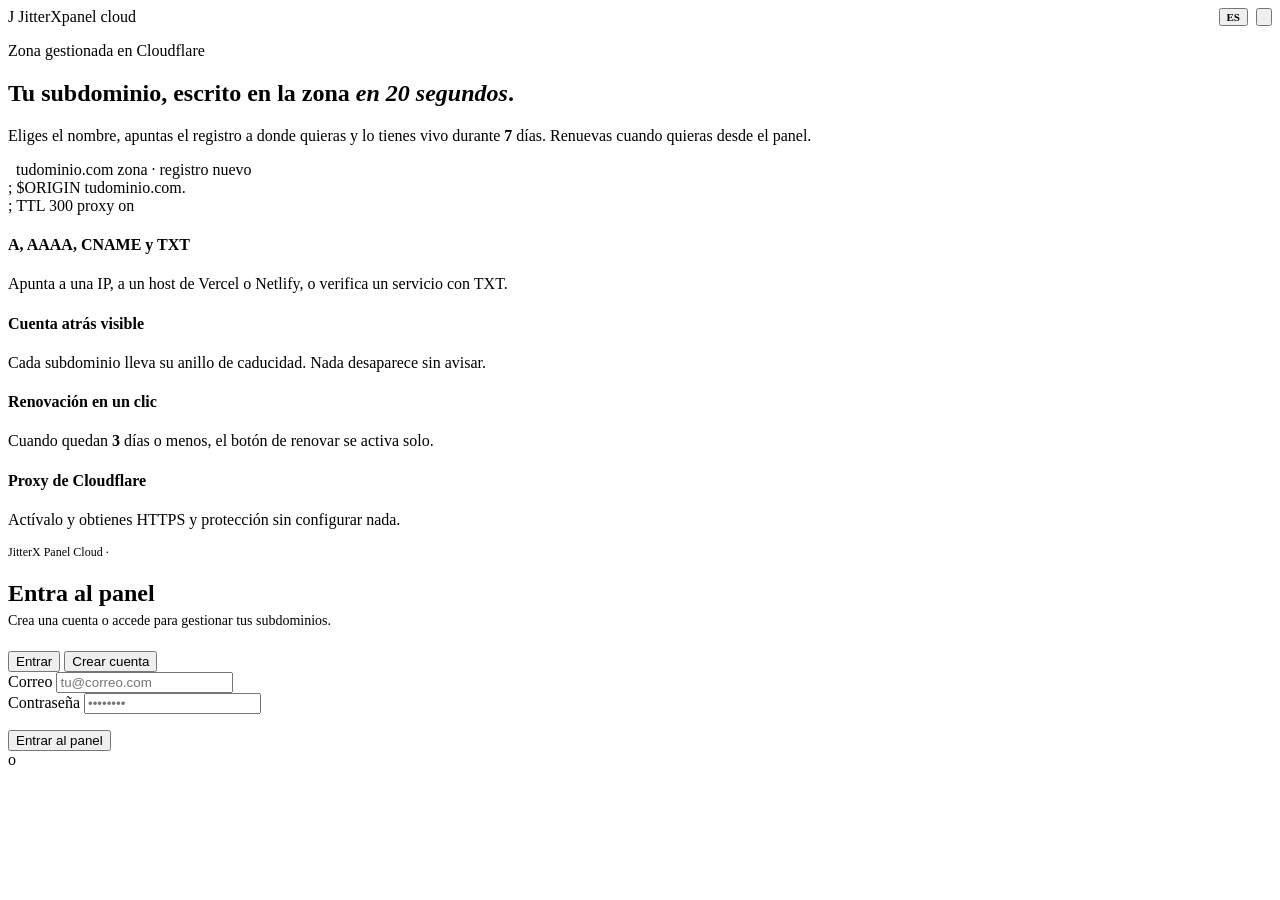
==== index.html @ 2a331ccb "Add files via upload" ====
<!doctype html>
<html lang="es" data-theme="dark">
<head>
<meta charset="utf-8">
<meta name="viewport" content="width=device-width, initial-scale=1">
<title>JitterX Panel Cloud — subdominios en 20 segundos</title>
<meta name="description" content="Reserva un subdominio real, apúntalo a donde quieras y gestiónalo durante 7 días. Sin tarjeta.">
<meta name="theme-color" content="#0B1020">
<meta property="og:title" content="JitterX Panel Cloud">
<meta property="og:description" content="Subdominios reales en 20 segundos, sin tarjeta.">
<link rel="icon" href="data:image/svg+xml,%3Csvg xmlns='http://www.w3.org/2000/svg' viewBox='0 0 32 32'%3E%3Crect width='32' height='32' rx='9' fill='%23FFB020'/%3E%3Ctext x='16' y='23' font-family='monospace' font-size='19' font-weight='bold' text-anchor='middle' fill='%230B1020'%3EJ%3C/text%3E%3C/svg%3E">
<link rel="preconnect" href="https://fonts.googleapis.com"><link rel="preconnect" href="https://fonts.gstatic.com" crossorigin><link href="https://fonts.googleapis.com/css2?family=Bricolage+Grotesque:opsz,wght@12..96,400;12..96,700;12..96,800&family=Inter+Tight:wght@400;500;600;700&family=JetBrains+Mono:wght@400;500;600&display=swap" rel="stylesheet">
<link rel="stylesheet" href="assets/css/styles.css">
</head>
<body>

<main class="gate">

  <section class="gate__pitch">

    <header style="display:flex;align-items:center;gap:12px">
      <div class="brand">
        <span class="brand__mark">J</span>
        <span>JitterX<span class="brand__sub">panel cloud</span></span>
      </div>
      <div style="margin-left:auto;display:flex;gap:8px">
        <button class="icon-btn" id="langToggle" aria-label="Cambiar idioma" style="font-family:var(--mono);font-size:11px;font-weight:600">ES</button>
        <button class="icon-btn" id="themeToggle" aria-label="Cambiar tema"></button>
      </div>
    </header>

    <div class="hero">
      <p class="eyebrow">Zona gestionada en Cloudflare</p>
      <h1>Tu subdominio, escrito en la zona <em>en 20 segundos</em>.</h1>
      <p>Eliges el nombre, apuntas el registro a donde quieras y lo tienes vivo durante <b data-trial-days>7</b> días. Renuevas cuando quieras desde el panel.</p>
    </div>

    <div class="console" aria-hidden="true">
      <div class="console__bar">
        <span class="console__dot"></span><span class="console__dot"></span><span class="console__dot"></span>
        <span style="margin-left:8px" data-root-domain>tudominio.com</span>
        <span style="margin-left:auto">zona · registro nuevo</span>
      </div>
      <div class="console__body">
        <div class="console__line console__c">; $ORIGIN <span data-root-domain>tudominio.com</span>.</div>
        <div class="console__line console__c">; TTL 300   proxy on</div>
        <div class="console__line"><span class="console__h" id="typeHost"></span><span class="caret"></span></div>
        <div class="console__line console__c" id="typeNote"></div>
      </div>
    </div>

    <div class="feature-grid">
      <div class="feature">
        <h4>A, AAAA, CNAME y TXT</h4>
        <p>Apunta a una IP, a un host de Vercel o Netlify, o verifica un servicio con TXT.</p>
      </div>
      <div class="feature">
        <h4>Cuenta atrás visible</h4>
        <p>Cada subdominio lleva su anillo de caducidad. Nada desaparece sin avisar.</p>
      </div>
      <div class="feature">
        <h4>Renovación en un clic</h4>
        <p>Cuando quedan <b data-renew-days>3</b> días o menos, el botón de renovar se activa solo.</p>
      </div>
      <div class="feature">
        <h4>Proxy de Cloudflare</h4>
        <p>Actívalo y obtienes HTTPS y protección sin configurar nada.</p>
      </div>
    </div>

    <p style="margin:0;font-size:12px;color:var(--paper-3);font-family:var(--mono)">
      JitterX Panel Cloud · <span id="modeNote"></span>
    </p>
  </section>

  <section class="gate__form">
    <div class="auth-card">

      <h2 style="font-size:24px;margin-bottom:6px">Entra al panel</h2>
      <p style="color:var(--paper-2);font-size:14px;margin:0 0 22px">
        Crea una cuenta o accede para gestionar tus subdominios.
      </p>

      <div class="tabs" role="tablist">
        <button class="tab is-active" data-tab="login" role="tab">Entrar</button>
        <button class="tab" data-tab="register" role="tab">Crear cuenta</button>
      </div>

      <form id="loginForm" novalidate>
        <div class="field">
          <label class="field__label" for="li-email">Correo</label>
          <input class="input" id="li-email" type="email" autocomplete="email" placeholder="tu@correo.com" required>
        </div>
        <div class="field">
          <label class="field__label" for="li-pass">Contraseña</label>
          <input class="input" id="li-pass" type="password" autocomplete="current-password" placeholder="••••••••" required>
        </div>
        <p class="field__error" id="loginError"></p>
        <button class="btn btn--primary btn--block" type="submit" id="loginBtn">Entrar al panel</button>
      </form>

      <form id="registerForm" hidden novalidate>
        <div class="field">
          <label class="field__label" for="rg-name">Cómo te llamamos</label>
          <input class="input" id="rg-name" type="text" autocomplete="name" placeholder="Álex" required>
        </div>
        <div class="field">
          <label class="field__label" for="rg-email">Correo</label>
          <input class="input" id="rg-email" type="email" autocomplete="email" placeholder="tu@correo.com" required>
        </div>
        <div class="field">
          <label class="field__label" for="rg-pass">Contraseña</label>
          <input class="input" id="rg-pass" type="password" autocomplete="new-password" placeholder="Mínimo 8 caracteres" required>
          <div class="meter" style="margin-top:8px"><div class="meter__fill" id="pwMeter" style="width:0"></div></div>
          <p class="field__hint" id="pwHint">Mezcla mayúsculas, números y algún símbolo.</p>
        </div>
        <label class="switch" style="margin:4px 0 14px">
          <input type="checkbox" id="rg-terms">
          <span class="switch__track"></span>
          <span style="font-size:13px;color:var(--paper-2)">Acepto que los subdominios caducan a los <b data-trial-days>7</b> días.</span>
        </label>
        <p class="field__error" id="registerError"></p>
        <button class="btn btn--primary btn--block" type="submit" id="registerBtn">Crear mi cuenta</button>
      </form>

      <div class="divider">o</div>

      <div class="notice notice--pulse" id="demoNotice" hidden>
        <div>
          <strong>Modo demostración.</strong>
          Todo se guarda en este navegador y no se toca DNS de verdad. Para conectarlo a Cloudflare, rellena <code>apiBase</code> en <code>assets/js/config.js</code>.
          <button class="btn btn--sm btn--ghost" id="fillDemo" style="margin-top:9px">Rellenar cuenta de prueba</button>
        </div>
      </div>

    </div>
  </section>
</main>

<script src="assets/js/config.js"></script>
<script src="assets/js/core.js"></script>
<script src="assets/js/api.js"></script>
<script src="assets/js/auth.js"></script>
</body>
</html>
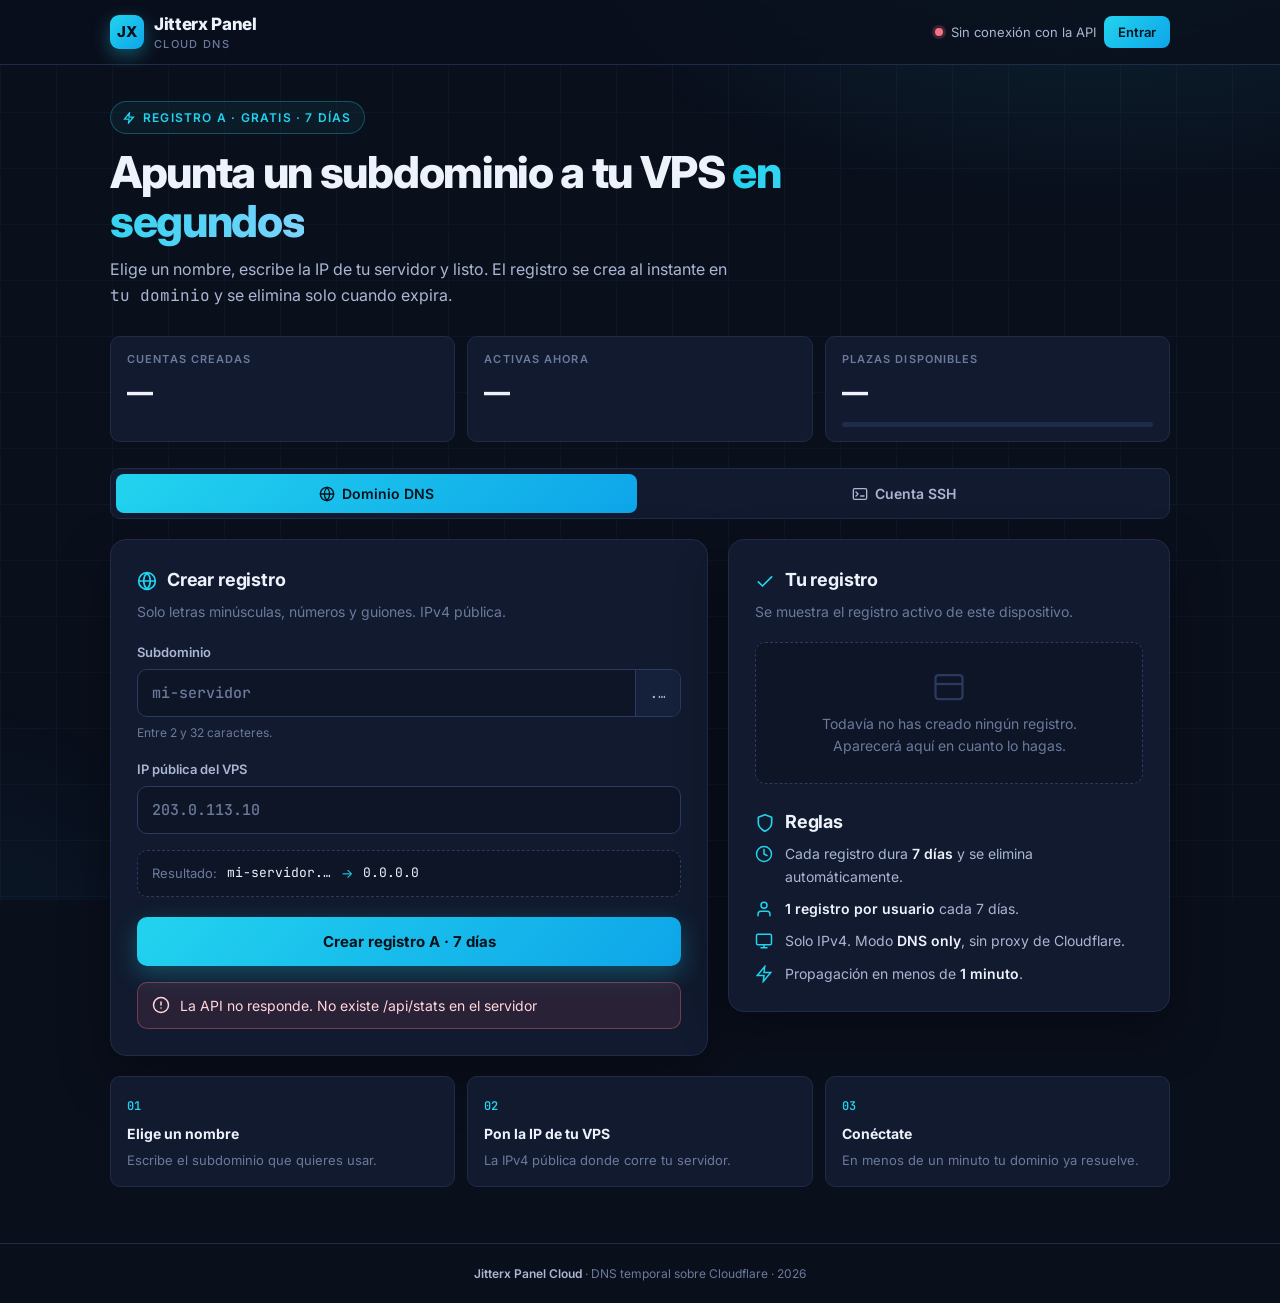
==== commit 1f82a3bb: "Add files via upload" ====
--- a/index.html
+++ b/index.html
@@ -1,145 +1,569 @@
 <!doctype html>
-<html lang="es" data-theme="dark">
+<html lang="es">
 <head>
 <meta charset="utf-8">
-<meta name="viewport" content="width=device-width, initial-scale=1">
-<title>JitterX Panel Cloud — subdominios en 20 segundos</title>
-<meta name="description" content="Reserva un subdominio real, apúntalo a donde quieras y gestiónalo durante 7 días. Sin tarjeta.">
-<meta name="theme-color" content="#0B1020">
-<meta property="og:title" content="JitterX Panel Cloud">
-<meta property="og:description" content="Subdominios reales en 20 segundos, sin tarjeta.">
-<link rel="icon" href="data:image/svg+xml,%3Csvg xmlns='http://www.w3.org/2000/svg' viewBox='0 0 32 32'%3E%3Crect width='32' height='32' rx='9' fill='%23FFB020'/%3E%3Ctext x='16' y='23' font-family='monospace' font-size='19' font-weight='bold' text-anchor='middle' fill='%230B1020'%3EJ%3C/text%3E%3C/svg%3E">
-<link rel="preconnect" href="https://fonts.googleapis.com"><link rel="preconnect" href="https://fonts.gstatic.com" crossorigin><link href="https://fonts.googleapis.com/css2?family=Bricolage+Grotesque:opsz,wght@12..96,400;12..96,700;12..96,800&family=Inter+Tight:wght@400;500;600;700&family=JetBrains+Mono:wght@400;500;600&display=swap" rel="stylesheet">
-<link rel="stylesheet" href="assets/css/styles.css">
+<meta name="viewport" content="width=device-width, initial-scale=1, viewport-fit=cover">
+<meta name="theme-color" content="#0a0f1c">
+<title>Jitterx Panel Cloud — Subdominios temporales para tu VPS</title>
+<meta name="description" content="Apunta un subdominio a la IP de tu VPS en segundos. Registro A gratuito durante 7 días.">
+<link rel="preconnect" href="https://fonts.googleapis.com">
+<link href="https://fonts.googleapis.com/css2?family=Inter:wght@400;500;600;700;800&family=JetBrains+Mono:wght@400;500;600&display=swap" rel="stylesheet">
+<style>
+  :root{
+    --bg:#0a0f1c; --bg2:#0e1526; --card:#111a2e; --card2:#15203a; --line:#1f2c49; --line2:#2b3a5e;
+    --ink:#eef2fb; --ink2:#aab6d3; --muted:#6b7a9c;
+    --accent:#22d3ee; --accent2:#0ea5e9; --ok:#34d399; --err:#fb7185; --warn:#fbbf24;
+    --r:16px; --r2:10px; --shadow:0 20px 50px rgba(0,0,0,.35);
+  }
+  *{box-sizing:border-box;margin:0;padding:0}
+  html{-webkit-text-size-adjust:100%}
+  html,body{max-width:100%;overflow-x:hidden}
+  body{background:var(--bg);color:var(--ink);font:15px/1.6 Inter,system-ui,-apple-system,"Segoe UI",sans-serif;min-height:100vh;min-height:100dvh;display:flex;flex-direction:column}
+  body::before{content:"";position:fixed;inset:0;z-index:-1;pointer-events:none;
+    background:
+      radial-gradient(900px 500px at 85% -10%,rgba(34,211,238,.12),transparent 60%),
+      radial-gradient(700px 500px at -10% 110%,rgba(14,165,233,.08),transparent 60%),
+      linear-gradient(var(--bg2) 1px,transparent 1px) 0 0/100% 56px,
+      linear-gradient(90deg,var(--bg2) 1px,transparent 1px) 0 0/56px 100%}
+  a{color:inherit}
+  .mono{font-family:"JetBrains Mono",ui-monospace,monospace}
+
+  /* ---------- nav ---------- */
+  .nav{position:sticky;width:100%;top:0;z-index:10;backdrop-filter:blur(14px);background:rgba(10,15,28,.75);border-bottom:1px solid var(--line)}
+  .nav .in{max-width:1100px;margin:0 auto;padding:0 20px;height:64px;display:flex;align-items:center;justify-content:space-between;gap:16px}
+  .logo{display:flex;align-items:center;gap:10px;font-weight:800;letter-spacing:-.02em;font-size:17px;text-decoration:none}
+  .logo i{width:34px;height:34px;border-radius:9px;display:grid;place-items:center;background:linear-gradient(135deg,var(--accent),var(--accent2));color:#04121a;font-style:normal;font-weight:800;font-size:15px;box-shadow:0 6px 18px rgba(34,211,238,.35)}
+  .logo small{display:block;font-size:11px;font-weight:500;color:var(--muted);letter-spacing:.12em;text-transform:uppercase;margin-top:-2px}
+  .status{display:flex;align-items:center;gap:8px;font-size:13px;color:var(--ink2);white-space:nowrap}
+  .status b{width:8px;height:8px;border-radius:50%;background:var(--muted);box-shadow:0 0 0 3px rgba(107,122,156,.2)}
+  .status.on b{background:var(--ok);box-shadow:0 0 0 3px rgba(52,211,153,.2)}
+  .status.off b{background:var(--err);box-shadow:0 0 0 3px rgba(251,113,133,.2)}
+  @media(max-width:480px){.status span{display:none}}
+
+  /* ---------- layout ---------- */
+  main{flex:1;max-width:1100px;width:100%;margin:0 auto;padding:36px 20px 56px}
+  .hero{margin-bottom:28px}
+  .eyebrow{display:inline-flex;max-width:100%;align-items:center;gap:8px;font-size:12px;font-weight:600;letter-spacing:.1em;text-transform:uppercase;color:var(--accent);padding:6px 12px;border:1px solid rgba(34,211,238,.3);border-radius:999px;background:rgba(34,211,238,.06);margin-bottom:14px}
+  h1{font-size:clamp(26px,5vw,44px);overflow-wrap:anywhere;line-height:1.1;letter-spacing:-.03em;font-weight:800;max-width:720px}
+  h1 span{background:linear-gradient(90deg,var(--accent),#7dd3fc);-webkit-background-clip:text;background-clip:text;color:transparent}
+  .lead{color:var(--ink2);max-width:620px;margin-top:12px;font-size:16px}
+
+  .stats{display:grid;grid-template-columns:repeat(3,minmax(0,1fr));gap:12px;margin:26px 0}
+  .stat{min-width:0;background:var(--card);border:1px solid var(--line);border-radius:var(--r2);padding:14px 16px}
+  .stat label{display:block;font-size:11px;font-weight:600;letter-spacing:.1em;text-transform:uppercase;color:var(--muted)}
+  .stat b{display:block;font-size:26px;font-weight:800;letter-spacing:-.02em;margin-top:2px;font-variant-numeric:tabular-nums}
+  .stat .bar{height:5px;border-radius:3px;background:var(--line);overflow:hidden;margin-top:10px}
+  .stat .bar i{display:block;height:100%;width:0;background:linear-gradient(90deg,var(--accent),var(--accent2));transition:width .7s cubic-bezier(.2,.8,.2,1)}
+  @media(max-width:640px){.stats{grid-template-columns:1fr 1fr}.stat:last-child{grid-column:1/-1}}
+
+  .grid{display:grid;grid-template-columns:minmax(0,1.15fr) minmax(0,.85fr);gap:20px;align-items:start}
+  @media(max-width:860px){.grid{grid-template-columns:1fr}}
+  .card{min-width:0;background:var(--card);border:1px solid var(--line);border-radius:var(--r);padding:26px;box-shadow:var(--shadow)}
+  @media(max-width:480px){.card{padding:20px}}
+  .card h2{font-size:18px;font-weight:700;letter-spacing:-.01em;display:flex;align-items:center;gap:10px;margin-bottom:6px}
+  .card h2 svg{width:20px;height:20px;color:var(--accent);flex:none}
+  .card p.sub{color:var(--muted);font-size:14px;margin-bottom:18px}
+
+  /* ---------- form ---------- */
+  .f{margin-top:16px}
+  .f label{display:block;font-size:13px;font-weight:600;color:var(--ink2);margin-bottom:7px}
+  .field{display:flex;align-items:stretch;background:var(--bg2);border:1px solid var(--line2);border-radius:var(--r2);overflow:hidden;transition:border-color .15s,box-shadow .15s}
+  .field:focus-within{border-color:var(--accent);box-shadow:0 0 0 3px rgba(34,211,238,.18)}
+  .field input{flex:1;min-width:0;background:transparent;border:0;outline:0;color:var(--ink);padding:13px 14px;font:500 15px "JetBrains Mono",monospace}
+  .field input::placeholder{color:var(--muted)}
+  .field .sfx{display:flex;align-items:center;padding:0 14px;color:var(--ink2);font:500 14px "JetBrains Mono",monospace;background:var(--card2);border-left:1px solid var(--line2);white-space:nowrap;flex:0 1 auto;min-width:0;overflow:hidden;text-overflow:ellipsis;font-size:13px}
+  .hint{font-size:12px;color:var(--muted);margin-top:6px}
+  .preview{margin-top:16px;padding:12px 14px;border-radius:var(--r2);background:var(--bg2);border:1px dashed var(--line2);font-size:13px;color:var(--muted);display:flex;gap:10px;align-items:center;flex-wrap:wrap}
+  .preview code{min-width:0;font-family:"JetBrains Mono",monospace;color:var(--ink);font-size:13px;word-break:break-all}
+  .preview .arrow{color:var(--accent)}
+  button.primary{margin-top:20px;width:100%;padding:15px 18px;border:0;border-radius:var(--r2);cursor:pointer;font:700 15px Inter,sans-serif;color:#04121a;background:linear-gradient(135deg,var(--accent),var(--accent2));box-shadow:0 8px 24px rgba(34,211,238,.28);transition:transform .12s,box-shadow .12s,opacity .2s;display:flex;align-items:center;justify-content:center;gap:10px}
+  button.primary:hover:not(:disabled){transform:translateY(-1px);box-shadow:0 12px 30px rgba(34,211,238,.36)}
+  button.primary:active:not(:disabled){transform:translateY(0)}
+  button.primary:disabled{opacity:.45;cursor:not-allowed;box-shadow:none}
+  button:focus-visible,input:focus-visible{outline:2px solid var(--warn);outline-offset:2px}
+  .spinner{width:16px;height:16px;border:2px solid rgba(4,18,26,.35);border-top-color:#04121a;border-radius:50%;animation:spin .7s linear infinite;display:none}
+  button.loading .spinner{display:block}
+  @keyframes spin{to{transform:rotate(360deg)}}
+
+  .msg{margin-top:16px;padding:12px 14px;border-radius:var(--r2);font-size:14px;display:none;gap:10px;align-items:flex-start;line-height:1.5}
+  .msg svg{width:18px;height:18px;flex:none;margin-top:1px}
+  .msg.err{display:flex;background:rgba(251,113,133,.1);border:1px solid rgba(251,113,133,.35);color:#ffd6dd}
+  .msg.ok{display:flex;background:rgba(52,211,153,.1);border:1px solid rgba(52,211,153,.35);color:#d1fae5}
+
+  /* ---------- record ---------- */
+  .empty{display:flex;flex-direction:column;align-items:center;text-align:center;gap:8px;padding:26px 10px;color:var(--muted);font-size:14px;border:1px dashed var(--line2);border-radius:var(--r2);background:var(--bg2)}
+  .empty svg{width:36px;height:36px;color:var(--line2)}
+  .rec{border:1px solid var(--line2);border-radius:var(--r2);overflow:hidden;background:var(--bg2)}
+  .rec .top{padding:16px;border-bottom:1px solid var(--line);display:flex;justify-content:space-between;align-items:center;gap:10px}
+  .rec .top .name{font:600 15px "JetBrains Mono",monospace;color:var(--accent);word-break:break-all}
+  .pill{font-size:11px;font-weight:700;letter-spacing:.08em;text-transform:uppercase;padding:4px 9px;border-radius:999px;background:rgba(52,211,153,.12);color:var(--ok);border:1px solid rgba(52,211,153,.3);white-space:nowrap}
+  .rec dl{display:grid;grid-template-columns:1fr 1fr;gap:0}
+  .rec dl>div{padding:12px 16px;border-bottom:1px solid var(--line)}
+  .rec dl>div:nth-child(odd){border-right:1px solid var(--line)}
+  .rec dt{font-size:11px;font-weight:600;letter-spacing:.1em;text-transform:uppercase;color:var(--muted)}
+  .rec dd{font:500 14px "JetBrains Mono",monospace;margin-top:3px;word-break:break-all}
+  .rec .time{padding:14px 16px}
+  .rec .time .bar{height:6px;border-radius:3px;background:var(--line);overflow:hidden;margin-top:8px}
+  .rec .time .bar i{display:block;height:100%;background:linear-gradient(90deg,var(--ok),var(--accent))}
+  .rec .time small{color:var(--muted);font-size:12px}
+  .actions{display:flex;gap:8px;padding:12px 16px;border-top:1px solid var(--line);flex-wrap:wrap}
+  .btn{flex:1;min-width:120px;padding:10px 12px;border-radius:8px;border:1px solid var(--line2);background:var(--card2);color:var(--ink);font:600 13px Inter,sans-serif;cursor:pointer;display:flex;align-items:center;justify-content:center;gap:6px;transition:background .15s,border-color .15s}
+  .btn:hover{background:var(--line);border-color:var(--accent)}
+  .btn svg{width:15px;height:15px}
+
+  /* ---------- rules / steps ---------- */
+  .rules{list-style:none;display:grid;gap:10px;margin-top:4px}
+  .rules li{display:flex;gap:12px;align-items:flex-start;font-size:14px;color:var(--ink2)}
+  .rules li svg{width:18px;height:18px;color:var(--accent);flex:none;margin-top:2px}
+  .rules b{color:var(--ink);font-weight:600}
+  .steps{display:grid;grid-template-columns:repeat(3,minmax(0,1fr));gap:12px;margin-top:20px}
+  @media(max-width:640px){.steps{grid-template-columns:1fr}}
+  .step{background:var(--card);border:1px solid var(--line);border-radius:var(--r2);padding:16px}
+  .step i{font-style:normal;font:600 12px "JetBrains Mono",monospace;color:var(--accent)}
+  .step h3{font-size:14px;font-weight:700;margin:6px 0 4px}
+  .step p{font-size:13px;color:var(--muted)}
+
+  .authbtns{display:flex;align-items:center;gap:8px}
+  .authbtns button{padding:8px 14px;border-radius:8px;font:600 13px Inter,sans-serif;cursor:pointer;border:1px solid var(--line2);background:transparent;color:var(--ink)}
+  .authbtns button.cta{border:0;background:linear-gradient(135deg,var(--accent),var(--accent2));color:#04121a}
+  .authbtns .who{font:500 13px "JetBrains Mono",monospace;color:var(--ink2);max-width:150px;overflow:hidden;text-overflow:ellipsis;white-space:nowrap}
+  @media(max-width:560px){.authbtns .who{display:none}}
+  .modal{position:fixed;inset:0;z-index:50;display:none;align-items:center;justify-content:center;padding:20px;background:rgba(5,8,16,.72);backdrop-filter:blur(6px)}
+  .modal.open{display:flex}
+  .modal .box{width:100%;max-width:400px;background:var(--card);border:1px solid var(--line2);border-radius:var(--r);padding:26px;box-shadow:var(--shadow);max-height:92vh;overflow:auto}
+  .modal h3{font-size:20px;font-weight:800;letter-spacing:-.02em}
+  .modal p.s{color:var(--muted);font-size:14px;margin-top:4px}
+  .modal .x{float:right;background:transparent;border:0;color:var(--muted);cursor:pointer;font-size:22px;line-height:1;padding:0 4px}
+  .switch{display:flex;gap:6px;background:var(--bg2);border:1px solid var(--line);border-radius:9px;padding:4px;margin:18px 0 6px}
+  .switch button{flex:1;padding:9px;border:0;border-radius:6px;background:transparent;color:var(--ink2);font:600 13px Inter,sans-serif;cursor:pointer}
+  .switch button[aria-selected=true]{background:var(--card2);color:var(--ink)}
+  .server{border:1px solid var(--line2);border-radius:var(--r2);background:var(--bg2);padding:14px;margin-bottom:18px;position:relative;overflow:hidden}
+  .server.sel{border-color:var(--accent);box-shadow:0 0 0 3px rgba(34,211,238,.12)}
+  .server .head{display:flex;align-items:flex-start;gap:12px}
+  .server .flag{font-size:30px;line-height:1;flex:none}
+  .server .who{flex:1;min-width:0}
+  .server .who b{display:block;font-size:16px;font-weight:700;letter-spacing:-.01em}
+  .server .who small{color:var(--muted);font-size:13px}
+  .server .num{text-align:right;flex:none}
+  .server .num .sp{display:flex;align-items:center;justify-content:flex-end;gap:6px;font:700 15px "JetBrains Mono",monospace;color:var(--ok)}
+  .server .num .sp svg{width:15px;height:15px}
+  .server .num .cap{font:500 13px "JetBrains Mono",monospace;color:var(--ink2);margin-top:2px}
+  .server .track{height:7px;border-radius:4px;background:var(--line);overflow:hidden;margin:12px 0 8px}
+  .server .track i{display:block;height:100%;width:0;border-radius:4px;transition:width .8s cubic-bezier(.2,.8,.2,1)}
+  .server .note{font-size:12.5px;text-align:right;font-weight:500}
+  .lv-ok{color:var(--ok)} .lv-mid{color:var(--warn)} .lv-hi{color:var(--err)}
+  .bg-ok{background:linear-gradient(90deg,var(--ok),var(--accent))}
+  .bg-mid{background:linear-gradient(90deg,var(--warn),#f59e0b)}
+  .bg-hi{background:linear-gradient(90deg,var(--err),#e11d48)}
+  .metrics{display:grid;grid-template-columns:repeat(3,minmax(0,1fr));gap:8px;margin-top:12px;padding-top:12px;border-top:1px solid var(--line)}
+  .metrics div{text-align:center;min-width:0}
+  .metrics span{display:block;font-size:10.5px;font-weight:600;letter-spacing:.08em;text-transform:uppercase;color:var(--muted)}
+  .metrics b{font:600 14px "JetBrains Mono",monospace}
+  .tabs{display:flex;gap:6px;background:var(--card);border:1px solid var(--line);border-radius:var(--r2);padding:5px;margin-bottom:20px}
+  .tabs button{flex:1;padding:11px 10px;border:0;border-radius:8px;background:transparent;color:var(--ink2);font:600 14px Inter,sans-serif;cursor:pointer;display:flex;align-items:center;justify-content:center;gap:7px;transition:background .15s,color .15s}
+  .tabs button svg{width:16px;height:16px}
+  .tabs button[aria-selected=true]{background:linear-gradient(135deg,var(--accent),var(--accent2));color:#04121a}
+  .pane[hidden]{display:none}
+  .cred{display:grid;gap:8px;margin-top:4px}
+  .cred .row{display:flex;align-items:center;gap:10px;background:var(--bg2);border:1px solid var(--line2);border-radius:8px;padding:10px 12px}
+  .cred .row span{font-size:11px;font-weight:600;letter-spacing:.08em;text-transform:uppercase;color:var(--muted);width:92px;flex:none}
+  .cred .row code{flex:1;min-width:0;font:600 14px "JetBrains Mono",monospace;word-break:break-all}
+  .cred .row button{background:transparent;border:0;color:var(--muted);cursor:pointer;padding:4px;display:grid;place-items:center}
+  .cred .row button:hover{color:var(--accent)}
+  .cred .row button svg{width:16px;height:16px}
+  .payload{margin-top:12px;background:var(--bg2);border:1px solid var(--line2);border-radius:8px;padding:12px;font:500 12px/1.7 "JetBrains Mono",monospace;color:var(--ink2);white-space:pre-wrap;word-break:break-all}
+  footer{border-top:1px solid var(--line);padding:20px;text-align:center;font-size:12px;color:var(--muted)}
+  footer b{color:var(--ink2);font-weight:600}
+  @media(prefers-reduced-motion:reduce){*{transition:none!important;animation:none!important}}
+</style>
 </head>
 <body>
 
-<main class="gate">
-
-  <section class="gate__pitch">
-
-    <header style="display:flex;align-items:center;gap:12px">
-      <div class="brand">
-        <span class="brand__mark">J</span>
-        <span>JitterX<span class="brand__sub">panel cloud</span></span>
+<nav class="nav"><div class="in">
+  <a class="logo" href="/"><i>JX</i><div>Jitterx Panel<small>Cloud DNS</small></div></a>
+  <div class="authbtns" id="auth">
+    <div class="status" id="status"><b></b><span id="statusText">…</span></div>
+    <button class="cta" id="btnLogin">Entrar</button>
+  </div>
+</div></nav>
+
+<main>
+  <section class="hero">
+    <div class="eyebrow">
+      <svg width="12" height="12" viewBox="0 0 24 24" fill="none" stroke="currentColor" stroke-width="2.5"><path d="M13 2 3 14h9l-1 8 10-12h-9z"/></svg>
+      Registro A · gratis · 7 días
+    </div>
+    <h1>Apunta un subdominio a tu VPS <span>en segundos</span></h1>
+    <p class="lead">Elige un nombre, escribe la IP de tu servidor y listo. El registro se crea al instante en <span class="mono" id="zoneLead">tu dominio</span> y se elimina solo cuando expira.</p>
+  </section>
+
+  <section class="stats">
+    <div class="stat"><label>Cuentas creadas</label><b id="total">—</b></div>
+    <div class="stat"><label>Activas ahora</label><b id="active">—</b></div>
+    <div class="stat"><label>Plazas disponibles</label><b id="free">—</b><div class="bar"><i id="bar"></i></div></div>
+  </section>
+
+  <div class="tabs" role="tablist">
+    <button id="tabDns" role="tab" aria-selected="true" aria-controls="paneDns"><svg viewBox="0 0 24 24" fill="none" stroke="currentColor" stroke-width="2" stroke-linecap="round"><circle cx="12" cy="12" r="10"/><path d="M2 12h20M12 2a15 15 0 0 1 4 10 15 15 0 0 1-4 10 15 15 0 0 1-4-10 15 15 0 0 1 4-10z"/></svg>Dominio DNS</button>
+    <button id="tabSsh" role="tab" aria-selected="false" aria-controls="paneSsh"><svg viewBox="0 0 24 24" fill="none" stroke="currentColor" stroke-width="2" stroke-linecap="round"><rect x="2" y="4" width="20" height="16" rx="2"/><path d="m6 9 3 3-3 3M13 15h5"/></svg>Cuenta SSH</button>
+  </div>
+
+  <div class="pane" id="paneDns" role="tabpanel">
+  <div class="grid">
+    <section class="card">
+      <h2><svg viewBox="0 0 24 24" fill="none" stroke="currentColor" stroke-width="2" stroke-linecap="round" stroke-linejoin="round"><circle cx="12" cy="12" r="10"/><path d="M2 12h20M12 2a15 15 0 0 1 4 10 15 15 0 0 1-4 10 15 15 0 0 1-4-10 15 15 0 0 1 4-10z"/></svg>Crear registro</h2>
+      <p class="sub">Solo letras minúsculas, números y guiones. IPv4 pública.</p>
+
+      <div class="f">
+        <label for="sub">Subdominio</label>
+        <div class="field"><input id="sub" placeholder="mi-servidor" maxlength="32" autocomplete="off" autocapitalize="none" spellcheck="false"><span class="sfx" id="suffix">.…</span></div>
+        <div class="hint">Entre 2 y 32 caracteres.</div>
       </div>
-      <div style="margin-left:auto;display:flex;gap:8px">
-        <button class="icon-btn" id="langToggle" aria-label="Cambiar idioma" style="font-family:var(--mono);font-size:11px;font-weight:600">ES</button>
-        <button class="icon-btn" id="themeToggle" aria-label="Cambiar tema"></button>
+      <div class="f">
+        <label for="ip">IP pública del VPS</label>
+        <div class="field"><input id="ip" placeholder="203.0.113.10" inputmode="decimal" autocomplete="off"></div>
       </div>
-    </header>
-
-    <div class="hero">
-      <p class="eyebrow">Zona gestionada en Cloudflare</p>
-      <h1>Tu subdominio, escrito en la zona <em>en 20 segundos</em>.</h1>
-      <p>Eliges el nombre, apuntas el registro a donde quieras y lo tienes vivo durante <b data-trial-days>7</b> días. Renuevas cuando quieras desde el panel.</p>
+
+      <div class="preview"><span>Resultado:</span><code id="pvName">mi-servidor.…</code><span class="arrow">→</span><code id="pvIp">0.0.0.0</code></div>
+
+      <button class="primary" id="go"><span class="spinner"></span><span id="goText">Crear registro A · 7 días</span></button>
+      <div class="msg" id="msg"></div>
+    </section>
+
+    <aside class="card">
+      <h2><svg viewBox="0 0 24 24" fill="none" stroke="currentColor" stroke-width="2" stroke-linecap="round" stroke-linejoin="round"><path d="M20 7 9 18l-5-5"/></svg>Tu registro</h2>
+      <p class="sub">Se muestra el registro activo de este dispositivo.</p>
+      <div id="mine"></div>
+
+      <h2 style="margin-top:24px"><svg viewBox="0 0 24 24" fill="none" stroke="currentColor" stroke-width="2" stroke-linecap="round" stroke-linejoin="round"><path d="M12 22s8-4 8-10V5l-8-3-8 3v7c0 6 8 10 8 10z"/></svg>Reglas</h2>
+      <ul class="rules">
+        <li><svg viewBox="0 0 24 24" fill="none" stroke="currentColor" stroke-width="2" stroke-linecap="round"><circle cx="12" cy="12" r="10"/><path d="M12 6v6l4 2"/></svg><span>Cada registro dura <b>7 días</b> y se elimina automáticamente.</span></li>
+        <li><svg viewBox="0 0 24 24" fill="none" stroke="currentColor" stroke-width="2" stroke-linecap="round"><path d="M20 21v-2a4 4 0 0 0-4-4H8a4 4 0 0 0-4 4v2"/><circle cx="12" cy="7" r="4"/></svg><span><b>1 registro por usuario</b> cada 7 días.</span></li>
+        <li><svg viewBox="0 0 24 24" fill="none" stroke="currentColor" stroke-width="2" stroke-linecap="round"><rect x="2" y="3" width="20" height="14" rx="2"/><path d="M8 21h8M12 17v4"/></svg><span>Solo IPv4. Modo <b>DNS only</b>, sin proxy de Cloudflare.</span></li>
+        <li><svg viewBox="0 0 24 24" fill="none" stroke="currentColor" stroke-width="2" stroke-linecap="round"><path d="M13 2 3 14h9l-1 8 10-12h-9z"/></svg><span>Propagación en menos de <b>1 minuto</b>.</span></li>
+      </ul>
+    </aside>
+  </div>
+
+  </div>
+
+  <div class="pane" id="paneSsh" role="tabpanel" hidden>
+    <div class="grid">
+      <section class="card">
+        <h2><svg viewBox="0 0 24 24" fill="none" stroke="currentColor" stroke-width="2" stroke-linecap="round"><rect x="2" y="4" width="20" height="16" rx="2"/><path d="m6 9 3 3-3 3M13 15h5"/></svg>Crear cuenta SSH</h2>
+        <p class="sub">Cuenta SSH sobre WebSocket para tu app de túnel. Contraseña generada automáticamente.</p>
+        <label style="display:block;font-size:13px;font-weight:600;color:var(--ink2);margin:14px 0 8px">Servidor</label>
+        <div class="server sel" id="server">
+          <div class="head"><div class="flag">🌐</div><div class="who"><b>Cargando…</b><small>—</small></div>
+            <div class="num"><div class="sp">—</div><div class="cap">—</div></div></div>
+          <div class="track"><i></i></div><div class="note">—</div>
+        </div>
+        <div class="f">
+          <label for="user">Nombre de usuario</label>
+          <div class="field"><input id="user" placeholder="miusuario" maxlength="16" autocomplete="off" autocapitalize="none" spellcheck="false"></div>
+          <div class="hint">3 a 16 caracteres, empieza por letra, solo minúsculas y números.</div>
+        </div>
+        <button class="primary" id="goSsh"><span class="spinner"></span><span id="goSshText">Crear cuenta · 7 días</span></button>
+        <div class="msg" id="msgSsh"></div>
+      </section>
+
+      <aside class="card">
+        <h2><svg viewBox="0 0 24 24" fill="none" stroke="currentColor" stroke-width="2" stroke-linecap="round"><path d="M20 7 9 18l-5-5"/></svg>Tu cuenta</h2>
+        <p class="sub">Datos de acceso de este dispositivo.</p>
+        <div id="mySsh"></div>
+
+        <h2 style="margin-top:24px"><svg viewBox="0 0 24 24" fill="none" stroke="currentColor" stroke-width="2" stroke-linecap="round"><path d="M12 22s8-4 8-10V5l-8-3-8 3v7c0 6 8 10 8 10z"/></svg>Condiciones</h2>
+        <ul class="rules">
+          <li><svg viewBox="0 0 24 24" fill="none" stroke="currentColor" stroke-width="2" stroke-linecap="round"><circle cx="12" cy="12" r="10"/><path d="M12 6v6l4 2"/></svg><span>La cuenta caduca a los <b>7 días</b>.</span></li>
+          <li><svg viewBox="0 0 24 24" fill="none" stroke="currentColor" stroke-width="2" stroke-linecap="round"><path d="M20 21v-2a4 4 0 0 0-4-4H8a4 4 0 0 0-4 4v2"/><circle cx="12" cy="7" r="4"/></svg><span><b>1 cuenta por usuario</b> y <b>1 conexión</b> simultánea.</span></li>
+          <li><svg viewBox="0 0 24 24" fill="none" stroke="currentColor" stroke-width="2" stroke-linecap="round"><rect x="2" y="4" width="20" height="16" rx="2"/><path d="m6 9 3 3-3 3"/></svg><span>Acceso por <b>WebSocket</b>, sin shell (solo túnel).</span></li>
+          <li><svg viewBox="0 0 24 24" fill="none" stroke="currentColor" stroke-width="2" stroke-linecap="round"><path d="M12 9v4M12 17h.01"/><path d="M10.3 3.9 1.8 18a2 2 0 0 0 1.7 3h17a2 2 0 0 0 1.7-3L13.7 3.9a2 2 0 0 0-3.4 0z"/></svg><span>Prohibido spam, escaneo o abuso. Se suspende sin aviso.</span></li>
+        </ul>
+      </aside>
     </div>
-
-    <div class="console" aria-hidden="true">
-      <div class="console__bar">
-        <span class="console__dot"></span><span class="console__dot"></span><span class="console__dot"></span>
-        <span style="margin-left:8px" data-root-domain>tudominio.com</span>
-        <span style="margin-left:auto">zona · registro nuevo</span>
-      </div>
-      <div class="console__body">
-        <div class="console__line console__c">; $ORIGIN <span data-root-domain>tudominio.com</span>.</div>
-        <div class="console__line console__c">; TTL 300   proxy on</div>
-        <div class="console__line"><span class="console__h" id="typeHost"></span><span class="caret"></span></div>
-        <div class="console__line console__c" id="typeNote"></div>
-      </div>
-    </div>
-
-    <div class="feature-grid">
-      <div class="feature">
-        <h4>A, AAAA, CNAME y TXT</h4>
-        <p>Apunta a una IP, a un host de Vercel o Netlify, o verifica un servicio con TXT.</p>
-      </div>
-      <div class="feature">
-        <h4>Cuenta atrás visible</h4>
-        <p>Cada subdominio lleva su anillo de caducidad. Nada desaparece sin avisar.</p>
-      </div>
-      <div class="feature">
-        <h4>Renovación en un clic</h4>
-        <p>Cuando quedan <b data-renew-days>3</b> días o menos, el botón de renovar se activa solo.</p>
-      </div>
-      <div class="feature">
-        <h4>Proxy de Cloudflare</h4>
-        <p>Actívalo y obtienes HTTPS y protección sin configurar nada.</p>
-      </div>
-    </div>
-
-    <p style="margin:0;font-size:12px;color:var(--paper-3);font-family:var(--mono)">
-      JitterX Panel Cloud · <span id="modeNote"></span>
-    </p>
-  </section>
-
-  <section class="gate__form">
-    <div class="auth-card">
-
-      <h2 style="font-size:24px;margin-bottom:6px">Entra al panel</h2>
-      <p style="color:var(--paper-2);font-size:14px;margin:0 0 22px">
-        Crea una cuenta o accede para gestionar tus subdominios.
-      </p>
-
-      <div class="tabs" role="tablist">
-        <button class="tab is-active" data-tab="login" role="tab">Entrar</button>
-        <button class="tab" data-tab="register" role="tab">Crear cuenta</button>
-      </div>
-
-      <form id="loginForm" novalidate>
-        <div class="field">
-          <label class="field__label" for="li-email">Correo</label>
-          <input class="input" id="li-email" type="email" autocomplete="email" placeholder="tu@correo.com" required>
-        </div>
-        <div class="field">
-          <label class="field__label" for="li-pass">Contraseña</label>
-          <input class="input" id="li-pass" type="password" autocomplete="current-password" placeholder="••••••••" required>
-        </div>
-        <p class="field__error" id="loginError"></p>
-        <button class="btn btn--primary btn--block" type="submit" id="loginBtn">Entrar al panel</button>
-      </form>
-
-      <form id="registerForm" hidden novalidate>
-        <div class="field">
-          <label class="field__label" for="rg-name">Cómo te llamamos</label>
-          <input class="input" id="rg-name" type="text" autocomplete="name" placeholder="Álex" required>
-        </div>
-        <div class="field">
-          <label class="field__label" for="rg-email">Correo</label>
-          <input class="input" id="rg-email" type="email" autocomplete="email" placeholder="tu@correo.com" required>
-        </div>
-        <div class="field">
-          <label class="field__label" for="rg-pass">Contraseña</label>
-          <input class="input" id="rg-pass" type="password" autocomplete="new-password" placeholder="Mínimo 8 caracteres" required>
-          <div class="meter" style="margin-top:8px"><div class="meter__fill" id="pwMeter" style="width:0"></div></div>
-          <p class="field__hint" id="pwHint">Mezcla mayúsculas, números y algún símbolo.</p>
-        </div>
-        <label class="switch" style="margin:4px 0 14px">
-          <input type="checkbox" id="rg-terms">
-          <span class="switch__track"></span>
-          <span style="font-size:13px;color:var(--paper-2)">Acepto que los subdominios caducan a los <b data-trial-days>7</b> días.</span>
-        </label>
-        <p class="field__error" id="registerError"></p>
-        <button class="btn btn--primary btn--block" type="submit" id="registerBtn">Crear mi cuenta</button>
-      </form>
-
-      <div class="divider">o</div>
-
-      <div class="notice notice--pulse" id="demoNotice" hidden>
-        <div>
-          <strong>Modo demostración.</strong>
-          Todo se guarda en este navegador y no se toca DNS de verdad. Para conectarlo a Cloudflare, rellena <code>apiBase</code> en <code>assets/js/config.js</code>.
-          <button class="btn btn--sm btn--ghost" id="fillDemo" style="margin-top:9px">Rellenar cuenta de prueba</button>
-        </div>
-      </div>
-
-    </div>
+  </div>
+
+  <section class="steps">
+    <div class="step"><i>01</i><h3>Elige un nombre</h3><p>Escribe el subdominio que quieres usar.</p></div>
+    <div class="step"><i>02</i><h3>Pon la IP de tu VPS</h3><p>La IPv4 pública donde corre tu servidor.</p></div>
+    <div class="step"><i>03</i><h3>Conéctate</h3><p>En menos de un minuto tu dominio ya resuelve.</p></div>
   </section>
 </main>
 
-<script src="assets/js/config.js"></script>
-<script src="assets/js/core.js"></script>
-<script src="assets/js/api.js"></script>
-<script src="assets/js/auth.js"></script>
+<div class="modal" id="modal">
+  <div class="box">
+    <button class="x" id="mClose" aria-label="Cerrar">&times;</button>
+    <h3 id="mTitle">Entrar en tu cuenta</h3>
+    <p class="s" id="mSub">Accede para gestionar tus cuentas y compras.</p>
+    <div class="switch" role="tablist">
+      <button id="swLogin" aria-selected="true">Iniciar sesión</button>
+      <button id="swReg" aria-selected="false">Crear cuenta</button>
+    </div>
+    <div class="f" id="fNombre" hidden>
+      <label for="mNombre">Nombre</label>
+      <div class="field"><input id="mNombre" placeholder="Tu nombre" maxlength="60" autocomplete="name"></div>
+    </div>
+    <div class="f">
+      <label for="mEmail">Correo electrónico</label>
+      <div class="field"><input id="mEmail" type="email" placeholder="tucorreo@ejemplo.com" autocomplete="email" autocapitalize="none"></div>
+    </div>
+    <div class="f">
+      <label for="mPass">Contraseña</label>
+      <div class="field"><input id="mPass" type="password" placeholder="••••••••" autocomplete="current-password"></div>
+      <div class="hint" id="mHint" hidden>Mínimo 8 caracteres.</div>
+    </div>
+    <button class="primary" id="mGo"><span class="spinner"></span><span id="mGoText">Entrar</span></button>
+    <div class="msg" id="mMsg"></div>
+  </div>
+</div>
+
+<footer><b>Jitterx Panel Cloud</b> · DNS temporal sobre Cloudflare · <span id="year"></span></footer>
+
+<script>
+const $=s=>document.querySelector(s);
+// ID de dispositivo persistente (se envía en cada petición a la API)
+let device=localStorage.getItem('jx_device')||(document.cookie.match(/(?:^|;\s*)jx_device=([^;]+)/)||[])[1]||'';
+if(!device){device=crypto.randomUUID();}
+localStorage.setItem('jx_device',device);
+const api=async(path,opts={})=>{
+  const r=await fetch(path,{...opts,headers:{...(opts.headers||{}),'x-jx-device':device}});
+  const txt=await r.text();
+  try{return JSON.parse(txt)}catch{throw new Error(r.status===404?('No existe '+path+' en el servidor'):('Respuesta inválida del servidor ('+r.status+')'))}
+};
+
+const ICON_OK='<svg viewBox="0 0 24 24" fill="none" stroke="currentColor" stroke-width="2" stroke-linecap="round"><circle cx="12" cy="12" r="10"/><path d="m9 12 2 2 4-4"/></svg>';
+const ICON_ERR='<svg viewBox="0 0 24 24" fill="none" stroke="currentColor" stroke-width="2" stroke-linecap="round"><circle cx="12" cy="12" r="10"/><path d="M12 8v4M12 16h.01"/></svg>';
+let zone='';
+$('#year').textContent=new Date().getFullYear();
+
+const fmt=t=>new Date(t).toLocaleString('es',{dateStyle:'medium',timeStyle:'short'});
+const setStatus=(cls,txt)=>{$('#status').className='status '+cls;$('#statusText').textContent=txt};
+const showMsg=(cls,txt)=>{const m=$('#msg');m.className='msg '+cls;m.innerHTML=(cls==='ok'?ICON_OK:ICON_ERR)+'<span>'+txt+'</span>'};
+
+function updatePreview(){
+  const s=$('#sub').value.trim().toLowerCase()||'mi-servidor';
+  $('#pvName').textContent=s+'.'+(zone||'…');
+  $('#pvIp').textContent=$('#ip').value.trim()||'0.0.0.0';
+}
+$('#sub').addEventListener('input',updatePreview);
+$('#ip').addEventListener('input',updatePreview);
+
+function lockButton(locked){
+  const b=$('#go'); b.disabled=locked; b.classList.remove('loading');
+  $('#goText').textContent=locked?'Ya tienes un registro activo':'Crear registro A · 7 días';
+}
+
+function showRecord(r){
+  if(!r){$('#mine').innerHTML='<div class="empty"><svg viewBox="0 0 24 24" fill="none" stroke="currentColor" stroke-width="1.5"><rect x="3" y="4" width="18" height="16" rx="2"/><path d="M3 10h18"/></svg>Todavía no has creado ningún registro.<br>Aparecerá aquí en cuanto lo hagas.</div>';return}
+  const total=7*864e5,left=Math.max(0,r.expiresAt-Date.now()),d=Math.floor(left/864e5),h=Math.floor(left%864e5/36e5),pct=Math.max(2,Math.round(left/total*100));
+  $('#mine').innerHTML=
+    '<div class="rec"><div class="top"><span class="name">'+r.name+'</span><span class="pill">Activo</span></div>'+
+    '<dl><div><dt>Tipo</dt><dd>A</dd></div><div><dt>Apunta a</dt><dd>'+r.ip+'</dd></div>'+
+    '<div><dt>Creado</dt><dd>'+(r.createdAt?fmt(r.createdAt):'—')+'</dd></div><div><dt>Expira</dt><dd>'+fmt(r.expiresAt)+'</dd></div></dl>'+
+    '<div class="time"><small>Tiempo restante: <b>'+d+' d '+h+' h</b></small><div class="bar"><i style="width:'+pct+'%"></i></div></div>'+
+    '<div class="actions"><button class="btn" id="cp"><svg viewBox="0 0 24 24" fill="none" stroke="currentColor" stroke-width="2"><rect x="9" y="9" width="13" height="13" rx="2"/><path d="M5 15H4a2 2 0 0 1-2-2V4a2 2 0 0 1 2-2h9a2 2 0 0 1 2 2v1"/></svg>Copiar dominio</button>'+
+    '<a class="btn" href="http://'+r.name+'" target="_blank" rel="noopener"><svg viewBox="0 0 24 24" fill="none" stroke="currentColor" stroke-width="2"><path d="M18 13v6a2 2 0 0 1-2 2H5a2 2 0 0 1-2-2V8a2 2 0 0 1 2-2h6M15 3h6v6M10 14 21 3"/></svg>Abrir</a></div></div>';
+  $('#cp').onclick=e=>{navigator.clipboard.writeText(r.name);e.currentTarget.lastChild.textContent='Copiado';};
+}
+
+async function load(){
+  try{
+    const s=await api('/api/stats');
+    if(s.error) throw new Error(s.error);
+    zone=s.zone||'';
+    $('#suffix').textContent='.'+zone; $('#zoneLead').textContent=zone; updatePreview();
+    $('#total').textContent=s.total; $('#active').textContent=s.active;
+    $('#free').textContent=Math.max(0,s.max-s.active)+' / '+s.max;
+    $('#bar').style.width=Math.min(100,s.active/s.max*100)+'%';
+    setStatus('on','Sistema operativo');
+    let remote=null;
+    try{const m=await api('/api/me'); remote=m.record||null;}catch(e){console.warn('api/me:',e.message)}
+    const rec=remote||JSON.parse(localStorage.getItem('jx_record')||'null');
+    const valid=rec&&rec.expiresAt>Date.now()?rec:null;
+    if(remote) localStorage.setItem('jx_record',JSON.stringify(remote));
+    showRecord(valid); lockButton(!!valid);
+  }catch(e){
+    setStatus('off','Sin conexión con la API');
+    showRecord(null);
+    showMsg('err','La API no responde. '+(e.message||'Revisa la configuración en Vercel y vuelve a desplegar.'));
+  }
+}
+
+$('#go').onclick=async()=>{
+  const b=$('#go'); b.disabled=true; b.classList.add('loading'); $('#goText').textContent='Creando…'; $('#msg').className='msg';
+  const j=await api('/api/create',{method:'POST',headers:{'content-type':'application/json'},
+    body:JSON.stringify({subdomain:$('#sub').value,ip:$('#ip').value})}).catch(e=>({error:e.message}));
+  if(j.ok){
+    localStorage.setItem('jx_record',JSON.stringify(j.record));
+    showMsg('ok','Registro creado: <b>'+j.record.name+'</b> → '+j.record.ip+'. Estará activo en menos de un minuto.');
+    showRecord(j.record); lockButton(true); load();
+  }else{
+    showMsg('err',j.error||'Error desconocido');
+    if(j.record){showRecord(j.record);lockButton(true)} else lockButton(false);
+  }
+};
+/* ---------- pestañas ---------- */
+function tab(which){
+  const dns=which==='dns';
+  $('#tabDns').setAttribute('aria-selected',dns); $('#tabSsh').setAttribute('aria-selected',!dns);
+  $('#paneDns').hidden=!dns; $('#paneSsh').hidden=dns;
+  location.hash=dns?'':'#ssh';
+  if(!dns&&!sshLoaded) loadSsh();
+}
+$('#tabDns').onclick=()=>tab('dns');
+$('#tabSsh').onclick=()=>tab('ssh');
+
+/* ---------- cuentas SSH ---------- */
+let sshLoaded=false;
+const showMsgSsh=(cls,txt)=>{const m=$('#msgSsh');m.className='msg '+cls;m.innerHTML=(cls==='ok'?ICON_OK:ICON_ERR)+'<span>'+txt+'</span>'};
+const copyIcon='<svg viewBox="0 0 24 24" fill="none" stroke="currentColor" stroke-width="2"><rect x="9" y="9" width="13" height="13" rx="2"/><path d="M5 15H4a2 2 0 0 1-2-2V4a2 2 0 0 1 2-2h9a2 2 0 0 1 2 2v1"/></svg>';
+const row=(label,value)=>'<div class="row"><span>'+label+'</span><code>'+value+'</code><button data-copy="'+value+'" title="Copiar">'+copyIcon+'</button></div>';
+
+function showAccount(a){
+  if(!a){$('#mySsh').innerHTML='<div class="empty"><svg viewBox="0 0 24 24" fill="none" stroke="currentColor" stroke-width="1.5"><rect x="2" y="4" width="20" height="16" rx="2"/><path d="m6 9 3 3-3 3"/></svg>Todavía no has creado ninguna cuenta.<br>Aparecerá aquí con tus datos de acceso.</div>';return}
+  const total=7*864e5,left=Math.max(0,a.expires_at-Date.now()),d=Math.floor(left/864e5),h=Math.floor(left%864e5/36e5),pct=Math.max(2,Math.round(left/total*100));
+  const payload='GET / HTTP/1.1[crlf]Host: '+a.host+'[crlf]Upgrade: websocket[crlf][crlf]';
+  $('#mySsh').innerHTML=
+    '<div class="rec"><div class="top"><span class="name">'+a.username+'</span><span class="pill">Activa</span></div>'+
+    '<div style="padding:14px 16px"><div class="cred">'+
+      row('Host',a.host)+row('Usuario',a.username)+row('Contraseña',a.password)+
+      row('Puerto WS',a.ws_port)+row('Puerto SSL',a.ssl_port)+
+    '</div>'+
+    '<div class="payload">'+payload+'</div>'+
+    '</div>'+
+    '<div class="time"><small>Caduca el '+fmt(a.expires_at)+' · quedan <b>'+d+' d '+h+' h</b></small><div class="bar"><i style="width:'+pct+'%"></i></div></div>'+
+    '<div class="actions"><button class="btn" id="cpAll">'+copyIcon+'Copiar todo</button></div></div>';
+  $('#mySsh').querySelectorAll('button[data-copy]').forEach(b=>b.onclick=()=>{navigator.clipboard.writeText(b.dataset.copy);b.style.color='var(--ok)'});
+  $('#cpAll').onclick=e=>{
+    navigator.clipboard.writeText('Host: '+a.host+'\nUsuario: '+a.username+'\nContraseña: '+a.password+'\nPuerto WS: '+a.ws_port+'\nPuerto SSL: '+a.ssl_port+'\nCaduca: '+fmt(a.expires_at));
+    e.currentTarget.lastChild.textContent='Copiado';
+  };
+}
+
+function lockSsh(locked){
+  const b=$('#goSsh'); b.disabled=locked; b.classList.remove('loading');
+  $('#goSshText').textContent=locked?'Ya tienes una cuenta activa':'Crear cuenta · 7 días';
+}
+
+const FLAGS={BR:'🇧🇷',US:'🇺🇸',ES:'🇪🇸',AR:'🇦🇷',MX:'🇲🇽',CL:'🇨🇱',CO:'🇨🇴',PE:'🇵🇪',DE:'🇩🇪',FR:'🇫🇷',NL:'🇳🇱',SG:'🇸🇬',JP:'🇯🇵'};
+const SPEED='<svg viewBox="0 0 24 24" fill="none" stroke="currentColor" stroke-width="2" stroke-linecap="round"><path d="M12 20a8 8 0 1 1 8-8"/><path d="m12 12 4-3"/></svg>';
+
+function renderServer(s){
+  const used=s.active||0,max=s.max||1,pct=Math.min(100,Math.round(used/max*100));
+  const carga=Math.max(pct,s.cpu||0,s.ram||0);
+  const lv=carga>=85?'hi':carga>=60?'mid':'ok';
+  const nota=lv==='hi'?'Servidor muy saturado, posible lentitud':lv==='mid'?'Carga moderada, rendimiento normal':'Excelente velocidad y latencia';
+  const el=$('#server');
+  el.querySelector('.flag').textContent=FLAGS[(s.flag||'').toUpperCase()]||'🌐';
+  el.querySelector('.who b').textContent=s.country||'Servidor';
+  el.querySelector('.who small').textContent=(s.city?s.city+' · ':'')+(s.host||'');
+  el.querySelector('.sp').className='sp lv-'+lv;
+  el.querySelector('.sp').innerHTML=SPEED+' '+(s.mbps!=null?s.mbps.toFixed(2):'0.00')+' Mbps';
+  el.querySelector('.cap').textContent=used+'/'+max;
+  const bar=el.querySelector('.track i'); bar.className='bg-'+lv; bar.style.width=Math.max(2,pct)+'%';
+  const note=el.querySelector('.note'); note.className='note lv-'+lv; note.textContent=nota;
+  let m=el.querySelector('.metrics');
+  if(!m){m=document.createElement('div');m.className='metrics';el.appendChild(m)}
+  const up=s.uptime?(s.uptime>=86400?Math.floor(s.uptime/86400)+'d':Math.floor(s.uptime/3600)+'h'):'—';
+  m.innerHTML='<div><span>CPU</span><b class="lv-'+(s.cpu>=85?'hi':s.cpu>=60?'mid':'ok')+'">'+(s.cpu||0)+'%</b></div>'+
+              '<div><span>RAM</span><b class="lv-'+(s.ram>=85?'hi':s.ram>=60?'mid':'ok')+'">'+(s.ram||0)+'%</b></div>'+
+              '<div><span>Uptime</span><b>'+up+'</b></div>';
+}
+
+async function loadSsh(){
+  sshLoaded=true;
+  try{
+    const s=await api('/api/ssh');
+    if(s.error) throw new Error(s.error);
+    renderServer(s);
+    clearInterval(window._srv); window._srv=setInterval(refreshServer,15000);
+    const a=s.account||JSON.parse(localStorage.getItem('jx_ssh')||'null');
+    const valid=a&&a.expires_at>Date.now()?a:null;
+    if(s.account) localStorage.setItem('jx_ssh',JSON.stringify(s.account));
+    showAccount(valid); lockSsh(!!valid);
+  }catch(e){
+    showAccount(null); lockSsh(false);
+    showMsgSsh('err','No se pudo consultar el servidor. '+e.message);
+  }
+}
+
+async function refreshServer(){
+  if($('#paneSsh').hidden) return;
+  try{const s=await api('/api/ssh'); if(!s.error) renderServer(s);}catch{}
+}
+
+$('#goSsh').onclick=async()=>{
+  const b=$('#goSsh'); b.disabled=true; b.classList.add('loading'); $('#goSshText').textContent='Creando…'; $('#msgSsh').className='msg';
+  const j=await api('/api/ssh',{method:'POST',headers:{'content-type':'application/json'},
+    body:JSON.stringify({username:$('#user').value})}).catch(e=>({error:e.message}));
+  if(j.ok){
+    localStorage.setItem('jx_ssh',JSON.stringify(j.account));
+    showMsgSsh('ok','Cuenta creada. Guarda la contraseña: solo se muestra aquí.');
+    showAccount(j.account); lockSsh(true); refreshServer();
+  }else{
+    showMsgSsh('err',j.error||'Error desconocido');
+    if(j.account){showAccount(j.account);lockSsh(true)} else lockSsh(false);
+  }
+};
+
+/* ---------- sesión de usuario ---------- */
+let sesion=null, modo='login';
+const showMsgM=(cls,txt)=>{const m=$('#mMsg');m.className='msg '+cls;m.innerHTML=(cls==='ok'?ICON_OK:ICON_ERR)+'<span>'+txt+'</span>'};
+
+function paintAuth(){
+  const box=$('#auth');
+  box.querySelectorAll('.who,#btnLogout,#btnLogin').forEach(n=>n.remove());
+  if(sesion){
+    const w=document.createElement('span'); w.className='who'; w.textContent=sesion.email; box.appendChild(w);
+    const b=document.createElement('button'); b.id='btnLogout'; b.textContent='Salir'; box.appendChild(b);
+    b.onclick=async()=>{await api('/api/auth/logout',{method:'POST'}).catch(()=>{});sesion=null;paintAuth()};
+  }else{
+    const b=document.createElement('button'); b.id='btnLogin'; b.className='cta'; b.textContent='Entrar'; box.appendChild(b);
+    b.onclick=()=>openModal('login');
+  }
+}
+
+function setModo(m){
+  modo=m;
+  $('#swLogin').setAttribute('aria-selected',m==='login');
+  $('#swReg').setAttribute('aria-selected',m==='reg');
+  $('#fNombre').hidden=m==='login';
+  $('#mHint').hidden=m==='login';
+  $('#mTitle').textContent=m==='login'?'Entrar en tu cuenta':'Crear una cuenta';
+  $('#mSub').textContent=m==='login'?'Accede para gestionar tus cuentas y compras.':'Regístrate para comprar y renovar tus cuentas SSH.';
+  $('#mGoText').textContent=m==='login'?'Entrar':'Crear cuenta';
+  $('#mPass').autocomplete=m==='login'?'current-password':'new-password';
+  $('#mMsg').className='msg';
+}
+const openModal=m=>{setModo(m||'login');$('#modal').classList.add('open');setTimeout(()=>$('#mEmail').focus(),50)};
+const closeModal=()=>$('#modal').classList.remove('open');
+$('#mClose').onclick=closeModal;
+$('#modal').onclick=e=>{if(e.target.id==='modal')closeModal()};
+document.addEventListener('keydown',e=>{if(e.key==='Escape')closeModal()});
+$('#swLogin').onclick=()=>setModo('login');
+$('#swReg').onclick=()=>setModo('reg');
+
+$('#mGo').onclick=async()=>{
+  const b=$('#mGo'); b.disabled=true; b.classList.add('loading'); $('#mMsg').className='msg';
+  const path=modo==='login'?'/api/auth/login':'/api/auth/register';
+  const body={email:$('#mEmail').value,password:$('#mPass').value};
+  if(modo==='reg') body.nombre=$('#mNombre').value;
+  const j=await api(path,{method:'POST',headers:{'content-type':'application/json'},body:JSON.stringify(body)})
+    .catch(e=>({error:e.message}));
+  b.disabled=false; b.classList.remove('loading');
+  if(j.ok){sesion=j.user;paintAuth();closeModal();$('#mPass').value='';}
+  else showMsgM('err',j.error||'No se pudo completar la operación.');
+};
+$('#mPass').addEventListener('keydown',e=>{if(e.key==='Enter')$('#mGo').click()});
+
+async function loadSession(){
+  try{const r=await api('/api/auth/session'); sesion=r.user||null;}catch{sesion=null}
+  paintAuth();
+}
+
+loadSession();
+if(location.hash==='#ssh') tab('ssh');
+load();
+</script>
 </body>
 </html>
